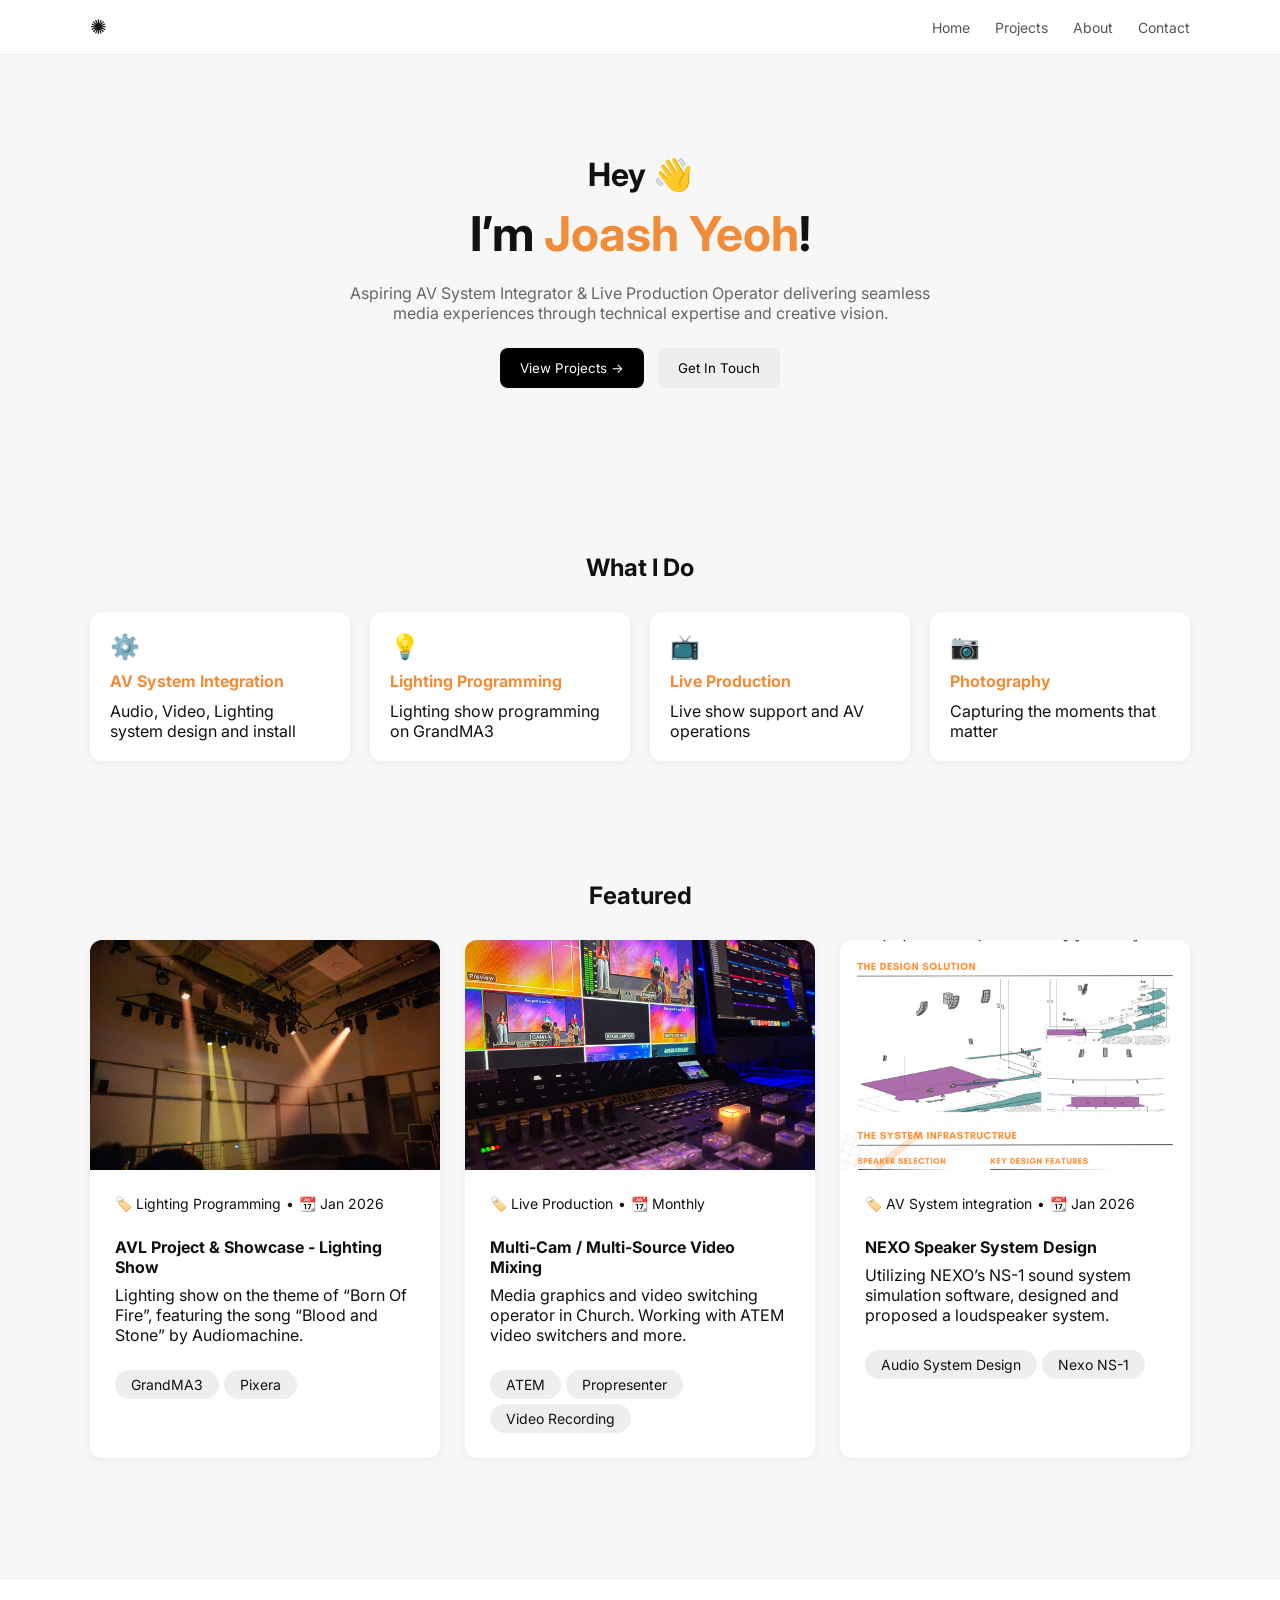
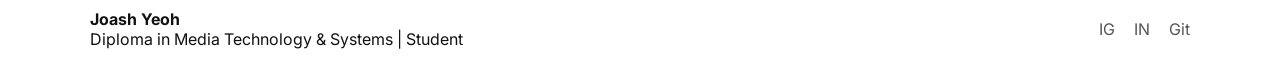
==== index.html @ f5d5c46e "initial commit" ====
<!DOCTYPE html>
<html lang="en">
<head>
  <meta charset="UTF-8" />
  <meta name="viewport" content="width=device-width, initial-scale=1.0"/>
  <title>Joash Yeoh</title>
  <link rel="stylesheet" href="css/styles.css" />
  <link rel="stylesheet" href="css/index.css" />
  <link href='https://fonts.googleapis.com/css?family=Inter' rel='stylesheet'>
</head>
<body>

<!-- NAVBAR -->
<header class="navbar">
  <div class="container nav-container">
    <div class="logo">✺</div>
    <nav>
      <ul>
        <li><a href="#">Home</a></li>
        <li><a href="projects.html">Projects</a></li>
        <li><a href="about.html">About</a></li>
        <li><a href="contact.html">Contact</a></li>
      </ul>
    </nav>
  </div>
</header>

<!-- HERO -->
<section class="hero">
  <div class="container hero-content">
    <h1>Hey 👋</h1>
    <h2>I’m <span>Joash Yeoh</span>!</h2>
    <p>
      Aspiring AV System Integrator & Live Production Operator delivering
      seamless media experiences through technical expertise and creative vision.
    </p>

    <div class="hero-buttons">
      <button onclick="location.href='projects.html'" class="primary">View Projects →</button>
      <button onclick="location.href='contact.html'" class="secondary">Get In Touch</button>
    </div>
  </div>
</section>

<!-- WHAT I DO -->
<section class="services">
  <h3>What I Do</h3>
  <div class="container service-grid">

    <div class="card">
      <div class="icon">⚙️</div>
      <h4>AV System Integration</h4>
      <p>Audio, Video, Lighting system design and install</p>
    </div>

    <div class="card">
      <div class="icon">💡</div>
      <h4>Lighting Programming</h4>
      <p>Lighting show programming on GrandMA3</p>
    </div>

    <div class="card">
      <div class="icon">📺</div>
      <h4>Live Production</h4>
      <p>Live show support and AV operations</p>
    </div>

    <div class="card">
      <div class="icon">📷</div>
      <h4>Photography</h4>
      <p>Capturing the moments that matter</p>
    </div>

  </div>
</section>

<!-- FEATURED -->
<section class="featured">
  <h3>Featured</h3>
  <div class="container project-grid">

    <div class="project-card">
      <div class="project-img"><img src="assets/projects/ESS-AVL-Show/ESS-AVL-Show.jpg" /></div>
      <div class="project-tag">
        <p>🏷️ Lighting Programming</p><p>•</p><p>📆 Jan 2026</p>
      </div>
      <div class="project-content">
        <h4>AVL Project & Showcase - Lighting Show</h4>
        <p>Lighting show on the theme of “Born Of Fire”, featuring the song “Blood and Stone” by Audiomachine.</p>
      </div>
      <div class="project-areas">
        <p>GrandMA3</p><p>Pixera</p>
      </div>
    </div>

    <div class="project-card">
      <div class="project-img"><img src="assets/projects/Ignite-ATEM/Ignite-ATEM.jpg" /></div>
      <div class="project-tag">
        <p>🏷️ Live Production</p><p>•</p><p>📆 Monthly</p>
      </div>
      <div class="project-content">
        <h4>Multi-Cam / Multi-Source Video Mixing</h4>
        <p>Media graphics and video switching operator in Church. Working with ATEM video switchers and more.</p>
      </div>
      <div class="project-areas">
        <p>ATEM</p><p>Propresenter</p><p>Video Recording</p>
      </div>
    </div>

    <div class="project-card">
      <div class="project-img"><img src="assets/projects/EGL215-SpeakerDesign/EGL215-ESS-Project-Poster.png" /></div>
      <div class="project-tag">
        <p>🏷️ AV System integration</p><p>•</p><p>📆 Jan 2026</p>
      </div>
      <div class="project-content">
        <h4>NEXO Speaker System Design</h4>
        <p>Utilizing NEXO’s NS-1 sound system simulation software, designed and proposed a loudspeaker system.</p>
      </div>
      <div class="project-areas">
        <p>Audio System Design</p><p>Nexo NS-1</p>
      </div>
    </div>

  </div>
</section>

<!-- FOOTER -->
<footer>
  <div class="container footer-content">
    <div>
      <h4>Joash Yeoh</h4>
      <p>Diploma in Media Technology & Systems | Student</p>
    </div>

    <div class="socials">
      <span><a href="https://www.instagram.com/jo_assss/">IG</a></span>
      <span><a href="https://www.linkedin.com/in/joash-yeoh-68bb55361/">IN</a></span>
      <span><a href="https://github.com/JoashYeoh">Git</a></span>
    </div>
  </div>
</footer>

<script src="script.js" defer></script>
</body>
</html>
---- css/styles.css ----
* {
  margin: 0;
  padding: 0;
  box-sizing: border-box;
  font-family: 'Inter', sans-serif;
}

body {
  background: #f7f7f7;
  color: #111;
}

.container {
  width: 90%;
  max-width: 1100px;
  margin: auto;
}



/* NAVBAR */
.navbar {
  background: #fff;
  border-bottom: 1px solid #eee;
}

.nav-container {
  display: flex;
  justify-content: space-between;
  align-items: center;
  padding: 15px 0;
}

.logo {
  font-size: 20px;
}

nav ul {
  display: flex;
  gap: 25px;
  list-style: none;
  font-size: 14px;
  color: #555;
}

nav a {
    font-size: 14px;
    text-decoration: none;
    color: #555;
}

nav a:hover {
    color: #f28c38;
}


/* Header */
.header {
  text-align: center;
  padding: 100px 20px;
  padding-bottom: 30px;
}

.header h1 {
  font-size: 32px;
  margin: 10px 0;
}

.header p {
  max-width: 600px;
  margin: 20px auto;
  color: #666;
}


/* FOOTER */
footer {
  margin-top: 60px;
  padding: 30px 0;
  background: #fff;
  border-top: 1px solid #eee;
}

.footer-content {
  display: flex;
  justify-content: space-between;
  align-items: center;
}

.socials span {
  margin-left: 15px;
  cursor: pointer;
}

footer a {
    text-decoration: none;
    color: #555;
}
---- css/index.css ----
/* HERO */
.hero {
  text-align: center;
  padding: 100px 20px;
}

.hero h1 {
  font-size: 32px;
}

.hero h2 {
  font-size: 48px;
  margin: 10px 0;
}

.hero span {
  color: #f28c38;
}

.hero p {
  max-width: 600px;
  margin: 20px auto;
  color: #666;
}

.hero-buttons {
  margin-top: 20px;
}

button {
  padding: 12px 20px;
  border-radius: 8px;
  border: none;
  margin: 5px;
  cursor: pointer;
}

.primary {
  background: #000;
  color: #fff;
}

.secondary {
  background: #eee;
}



/* SERVICES */
.services {
  text-align: center;
  padding: 60px 20px;
}

.services h3 {
  font-size: 24px;
  margin-bottom: 30px;
}

.service-grid {
  display: grid;
  grid-template-columns: repeat(4, 1fr);
  gap: 20px;
}

.card {
  background: #fff;
  padding: 20px;
  border-radius: 12px;
  text-align: left;
  box-shadow: 0 2px 10px rgba(0,0,0,0.05);
}

.card .icon {
  font-size: 24px;
  margin-bottom: 10px;
}

.card h4 {
  color: #f28c38;
  margin-bottom: 10px;
}



/* FEATURED */
.featured {
  text-align: center;
  padding: 60px 20px;
}

.featured h3 {
  font-size: 24px;
  margin-bottom: 30px;
}

.project-grid {
  display: grid;
  grid-template-columns: repeat(3, 1fr);
  gap: 25px;
}

.project-card {
  background: #fff;
  border-radius: 12px;
  overflow: hidden;
  text-align: left;
  box-shadow: 0 2px 10px rgba(0,0,0,0.05);
}

.project-img {
    width: 100%;
    height: 230px;
    overflow: hidden;
}

.project-card img {
    width: 100%;
    height: 100%;
    object-fit: cover;
}

.project-tag {
    display: flex;
    gap: 5px;
    padding: 25px;
    padding-bottom: 15px;
    font-size: 14px;
}

.project-content {
  padding: 25px;
  padding-top: 10px;
  padding-bottom: 10px;
}

.project-content h4 {
  margin-bottom: 8px;
}

.project-areas {
    display: flex;
    flex-wrap: wrap;
    gap: 5px;
    padding: 25px;
    padding-top: 15px;
}

.project-areas p {
    font-size: 14px;
    padding: 6px 16px;
    border-radius: 30px;
    background-color: #eee;
}



/* RESPONSIVE */
@media (max-width: 900px) {
  .service-grid {
    grid-template-columns: 1fr 1fr;
  }

  .project-grid {
    grid-template-columns: 1fr;
  }
}
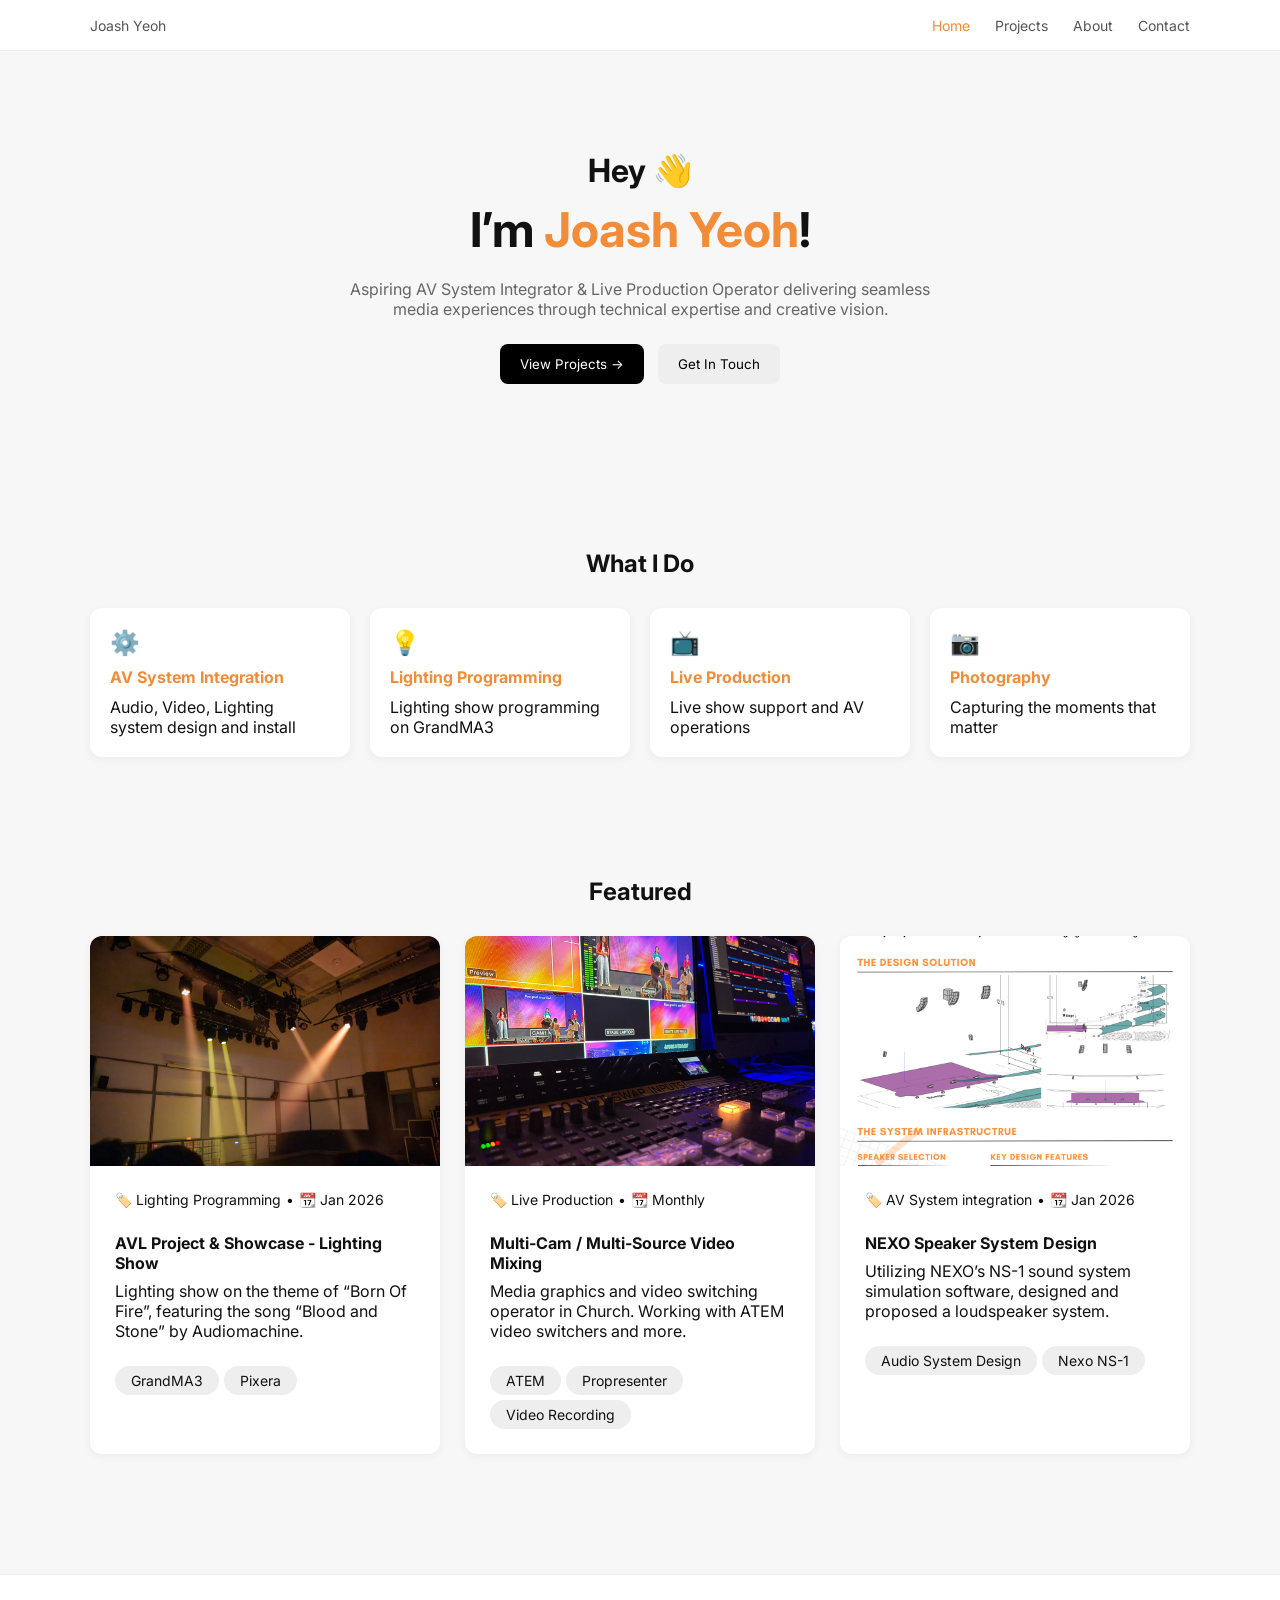
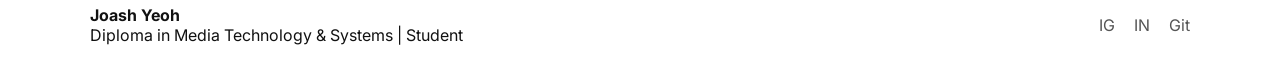
==== commit d729cae6: "Nav Bar Update" ====
--- a/index.html
+++ b/index.html
@@ -13,10 +13,10 @@
 <!-- NAVBAR -->
 <header class="navbar">
   <div class="container nav-container">
-    <div class="logo">✺</div>
+    <div class="logo"><a href="#">Joash Yeoh</a></div>
     <nav>
       <ul>
-        <li><a href="#">Home</a></li>
+        <li><a href="#" style="color:#f28c38;">Home</a></li>
         <li><a href="projects.html">Projects</a></li>
         <li><a href="about.html">About</a></li>
         <li><a href="contact.html">Contact</a></li>
--- a/css/styles.css
+++ b/css/styles.css
@@ -31,8 +31,14 @@
   padding: 15px 0;
 }
 
-.logo {
-  font-size: 20px;
+.logo a{
+  font-size: 14px;
+  text-decoration: none;
+  color: #555;
+}
+
+.logo a:hover {
+    color: #f28c38;
 }
 
 nav ul {
